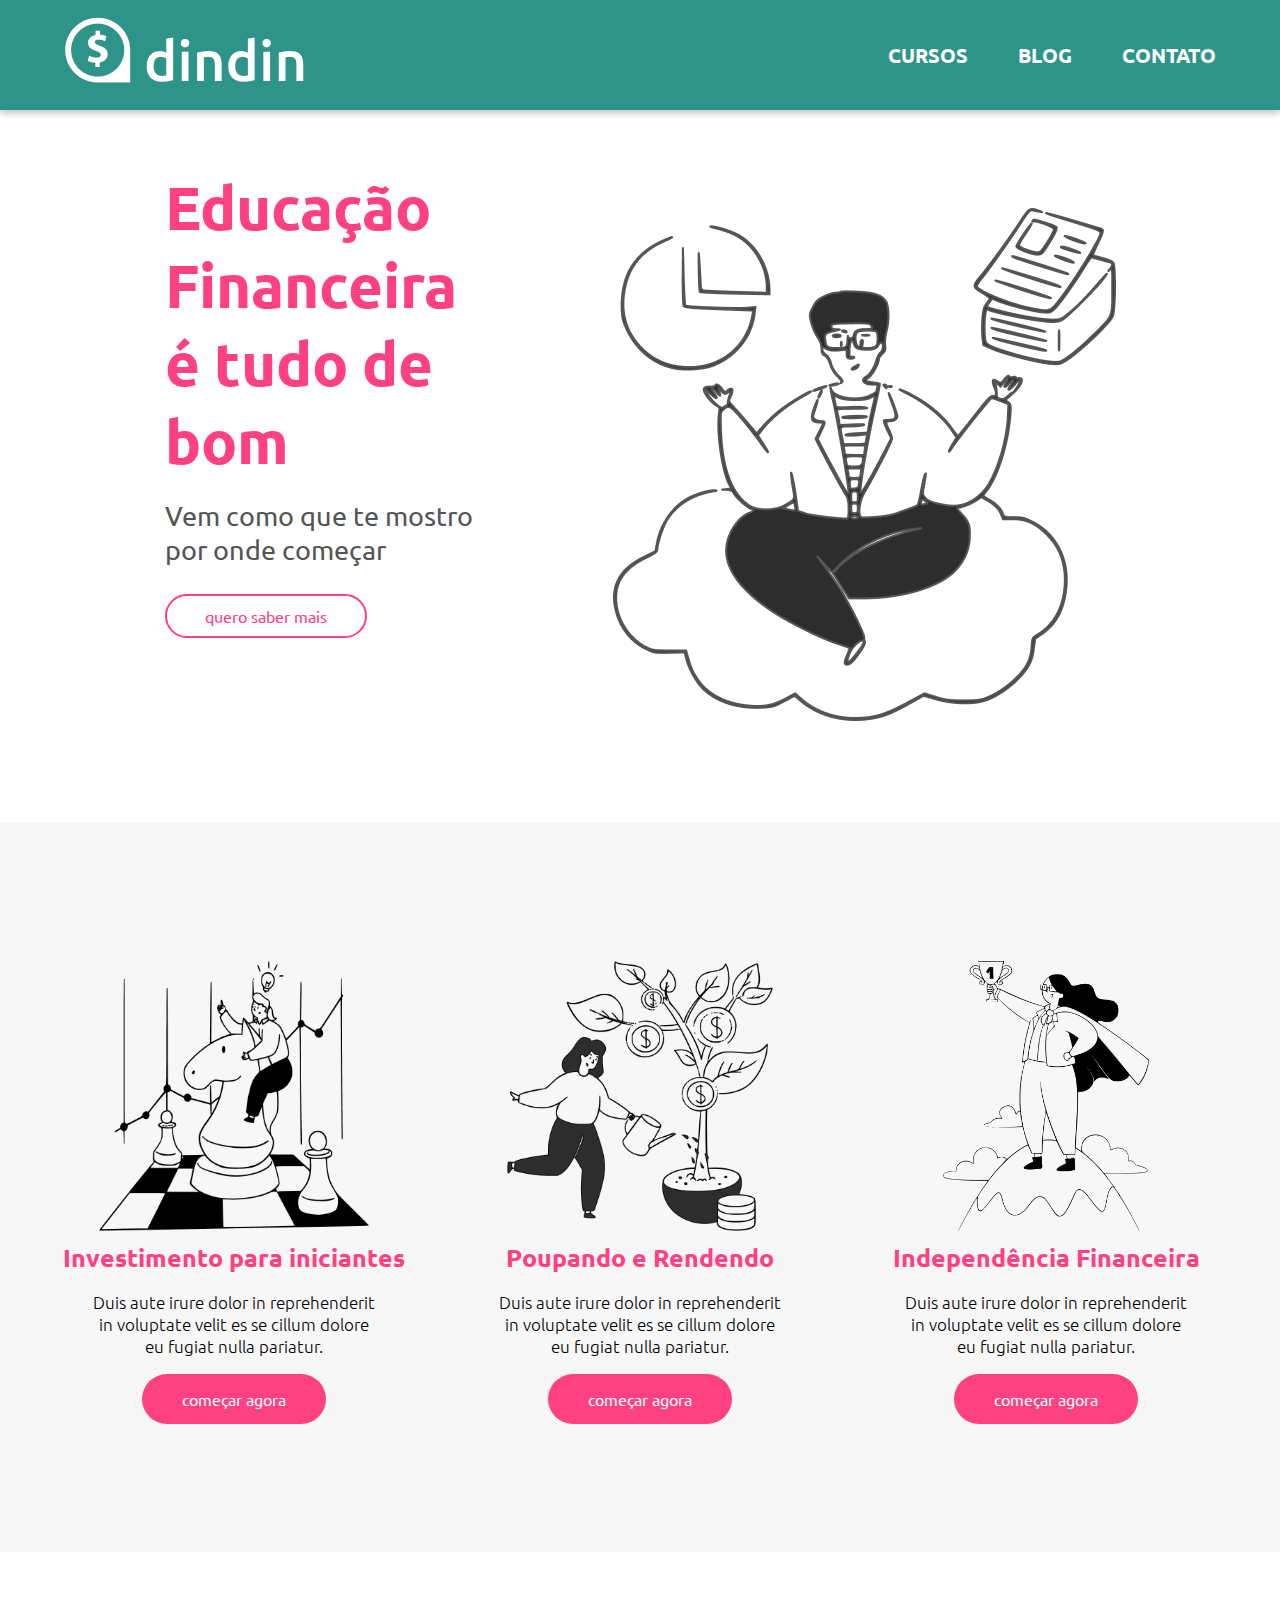
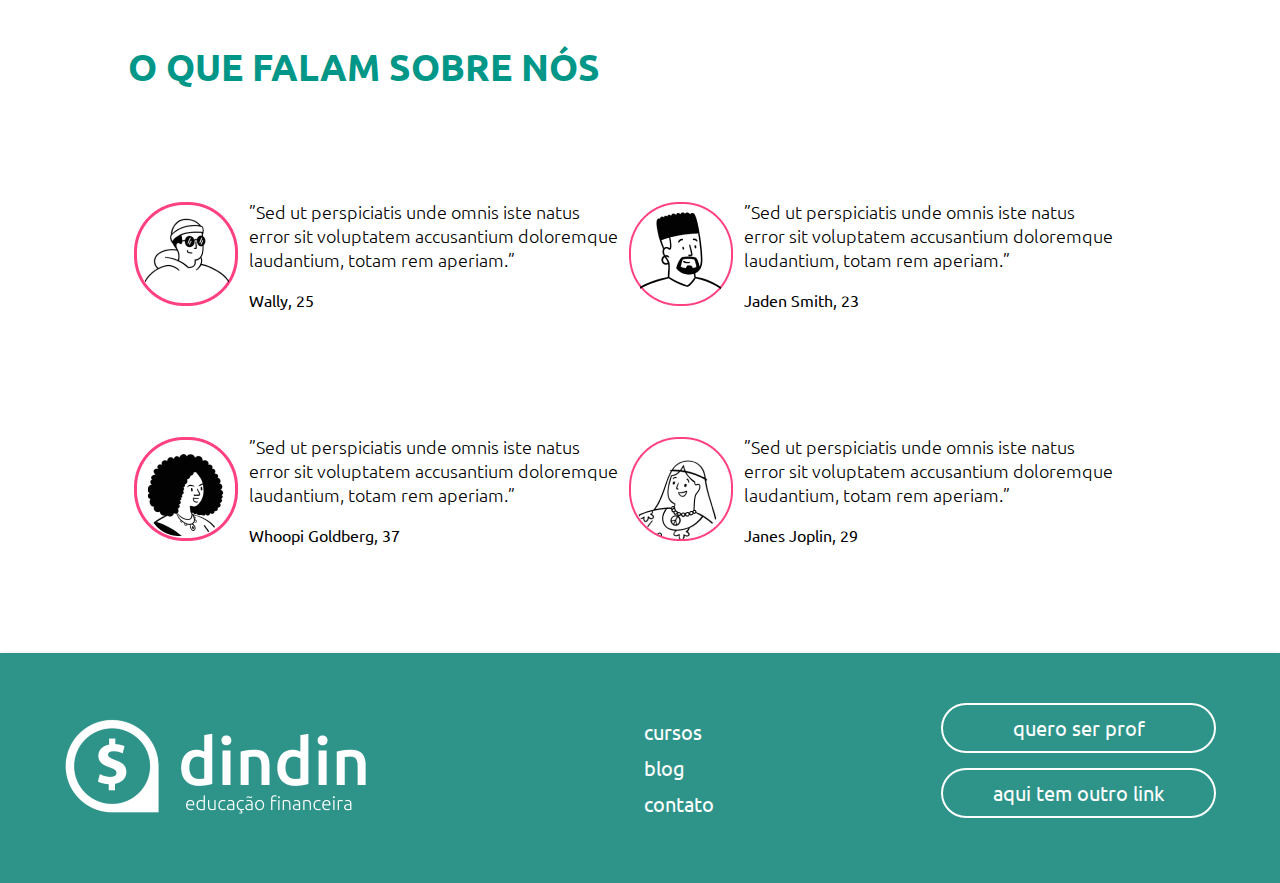
==== index.html @ ed69b2ca "section 3 - depoimentos" ====
<!DOCTYPE html>
<html lang="pt-br">
<head>
    <meta charset="UTF-8">
    <meta http-equiv="X-UA-Compatible" content="IE=edge">
    <meta name="viewport" content="width=device-width, initial-scale=1.0">
    <title>dindin - Educação Financeira</title>
    <link rel="stylesheet" href="./style/global.css">
    <link rel="stylesheet" href="./style/home.css">
    <link rel="icon" href="./images/icon.png" type="image/png" sizes="16x16">


</head>
<body>
    <header>
        <div class="background-extendido">    
            <div class="header-container wrapper">
                <a class="nav-log" href="./index.html">
                    <img src="./images/logo-header.png" alt="Logo Dindin" />
                </a>
                <nav>
                    <ul>
                        <li><a href="./cursos.html">CURSOS</a></li>
                        <li><a href="./blog.html">BLOG</a></li>
                        <li><a href="./contato.html">CONTATO</a></li>
                    </ul>
                </nav>
            </div>
        </div>
    </header>

    <main class="wrapper">
        <section class="features-container">
            <aside class="features-container-info">
                <h1>Educação <br />Financeira <br /> é tudo de bom<br /></h1>
                <p>Vem como que te mostro <br>por onde começar</p>
                <a href="#">quero saber mais</a>
            </aside>
            <div class="img-container">
                <img src="./images/ilustra-banner.png" alt="Ilustração do banner">
            </div>
        </section>

        <section class="curses-container">

            <div class="curses-container-content">
                <img src="./images/ilustra-poupando.png" alt="Ilustração Investimentos para iniciantes">
                <h3>Investimento para iniciantes</h3>
                <p>Duis aute irure dolor in reprehenderit <br/>in voluptate velit es se cillum dolore <br>eu fugiat nulla pariatur.</p>
                <a href="#">começar agora</a>
            </div>
            <div class="curses-container-content">
                <img src="./images/ilustra-investimento.png" alt="Ilustração Investimentos para iniciantes">
                <h3>Poupando e Rendendo</h3>
                <p>Duis aute irure dolor in reprehenderit <br/>in voluptate velit es se cillum dolore <br>eu fugiat nulla pariatur.</p>
                <a href="#">começar agora</a>
            </div>
            <div class="curses-container-content">
                <img src="./images/ilustra-independencia.png" alt="Ilustração Investimentos para iniciantes">
                <h3>Independência Financeira</h3>
                <p>Duis aute irure dolor in reprehenderit <br/>in voluptate velit es se cillum dolore <br>eu fugiat nulla pariatur.</p>
                <a href="#">começar agora</a>
            </div> 
        </section>

        <section class="depo-list">
            <h2>O QUE FALAM SOBRE NÓS</h2>
            <div class="depo-list-box">
                <div class="depo-list-box-id">
                    <img src="./images/icon-wally.png" alt="usuário" />
                    <div>
                        <p class="text-user">”Sed ut perspiciatis unde omnis iste natus <br />error sit voluptatem accusantium doloremque <br />laudantium, totam rem aperiam.”</p>
                        <p class="user-name">Wally, 25</p>
                    </div>
                </div>
                <div class="depo-list-box-id">
                    <img src="./images/icon-jaden.png" alt="usuário" />
                    <div>
                        <p class="text-user">”Sed ut perspiciatis unde omnis iste natus <br />error sit voluptatem accusantium doloremque <br />laudantium, totam rem aperiam.”</p>
                        <p class="user-name">Jaden Smith, 23</p>
                    </div>
                </div>
            </div>
            <div class="depo-list-box">
                <div class="depo-list-box-id">
                    <img src="./images/icon-whoopi.png" alt="usuário" />
                    <div>
                        <p class="text-user">”Sed ut perspiciatis unde omnis iste natus <br />error sit voluptatem accusantium doloremque <br />laudantium, totam rem aperiam.”</p>
                        <p class="user-name">Whoopi Goldberg, 37</p>
                    </div>
                </div>
                <div class="depo-list-box-id">
                    <img src="./images/icon-jane.png" alt="usuário" />
                    <div>
                        <p class="text-user">”Sed ut perspiciatis unde omnis iste natus <br />error sit voluptatem accusantium doloremque <br />laudantium, totam rem aperiam.”</p>
                        <p class="user-name">Janes Joplin, 29</p>
                    </div>
                </div>
            </div>
        </section>

    </main>


    <footer class="background-extendido">
        <div class="footer-container wrapper">
            <a class="nav-logo-footer" href="./index.html">
                <img src="./images/logo-footer.png" alt="Logo Dindin" />
            </a>
            <nav class="nav-footer">
                <ul>
                    <li><a href="./cursos.html">cursos</a></li>
                    <li><a href="./blog.html">blog</a></li>
                    <li><a href="./contato.html">contato</a></li>
                </ul>
            </nav>
            <div class="btns-footer">
                <a href="#">quero ser prof</a>
                <a href="#">aqui tem outro link</a>
            </div>
        </div>


    </footer>
</body>
</html>
---- style/global.css ----
@import url('https://fonts.googleapis.com/css2?family=Ubuntu:wght@300;400;500;700&display=swap');

*{
    font-family: 'Ubuntu', sans-serif;
}

body{
    margin: 0;
}

.wrapper{
    max-width: 1440px;
    margin: 0 auto;
}

.background-extendido{
    background-color: #2E948A;
    box-shadow: 0px 3px 7px rgba(0, 0, 0, 0.25);
}

.background-extendido a{
    text-decoration: none;
}

.header-container{
    display: flex;
    justify-content: space-between;
    align-items: center;
    padding: 15px 5%;
}

.header-container ul{
    display: flex;
    list-style: none;
}

.header-container ul li{
    padding-left: 50px;
}

.header-container ul li a{
    color: #FFF;
    font-size: 20px;
    font-weight: 700;

}

.footer-container{
    display: flex;
    justify-content: space-between;
    align-items: center;
    padding: 50px 5%;
}

.nav-footer ul{
    list-style: none;
}

.nav-footer ul li{
    margin-bottom: 10px;
}

.nav-footer ul li a{
    color: #FFF;
    font-size: 20px;
    font-weight: 400;

}

.btns-footer{
    display: flex;
    flex-direction: column;
}

.btns-footer a{
    color: #FFF;
    text-align: center;
    font-size: 20px;
    font-weight: 400;
    border: 2px solid #FFF;
    border-radius: 62px;
    padding: 10px 50px;
    margin-bottom: 15px;
    transition: 300ms;
}

.btns-footer a:hover{
    color: #2E948A;
    background-color: #FFF;
}
---- style/home.css ----
.features-container{
    height: 712px;
    display: flex;
    flex-wrap: wrap;
    justify-content: center;
    align-items: center;
}

.features-container-info{
    width: 30%;
    display:flex;
    flex-wrap: wrap;
    flex-direction: column;
    justify-content: flex-start;
    align-items: flex-start;
    padding: 0 5% 10% 0;
}

.features-container-info h1{
    color: #FF4081;
    font-size: 60px;
    font-weight: 700;
    margin: 0;
}

.features-container-info p{
    color: #555555;
    font-size: 27px;
    font-weight: 400;
    margin-top: 20px;
}
.features-container a{
    text-decoration: none;
    text-align: center;
    color: #FF4081;
    border: 2px solid #FF4081;
    border-radius: 62px;
    padding: 10px 10%;
    transition: 300ms;
}

.features-container a:hover{
    color: #FFF;
    background-color: #FF4081;
}

.curses-container{
    height: 730px;
    display: flex;
    justify-content: space-evenly;
    align-items: center;
    background-color: #F7F7F7;
}

.curses-container-content{
    width: 344px;
    display: flex;
    flex-direction: column;
    justify-content: space-between;
    align-items: center;
    text-align: center
}

.curses-container-content img{
    height: 270px;
    margin: 10px;
}

.curses-container-content h3{
    color: #FF4081;
    font-size: 25px;
    font-weight: 700;
    margin: 0;
}

.curses-container-content p{
    color: #000000;
    font-size: 17px;
    font-weight: 300;
}

.curses-container-content a {
    text-decoration: none;
    color: #FFF;
    background-color: #FF4081;
    border-radius: 62px;
    padding: 15px 40px
}

.depo-list{
    height: 701px;
    display: flex;
    flex-direction: column;
    justify-content: space-evenly;
    margin-left: 128px;
}

.depo-list h2{
    color: #009688;
    font-size: 37px;
    font-weight: 700;
    margin: 0;
}

.depo-list-box{
    display: flex;
    flex-wrap: wrap;
}

.depo-list-box-id{
    width: 495px;
    display: flex;
    justify-content: space-around;
    align-items: center;
}

.text-user{
    color: #000000;
    font-size: 18px;
    font-weight: 300;
}

.user-name{
    font-weight: 400px;
}
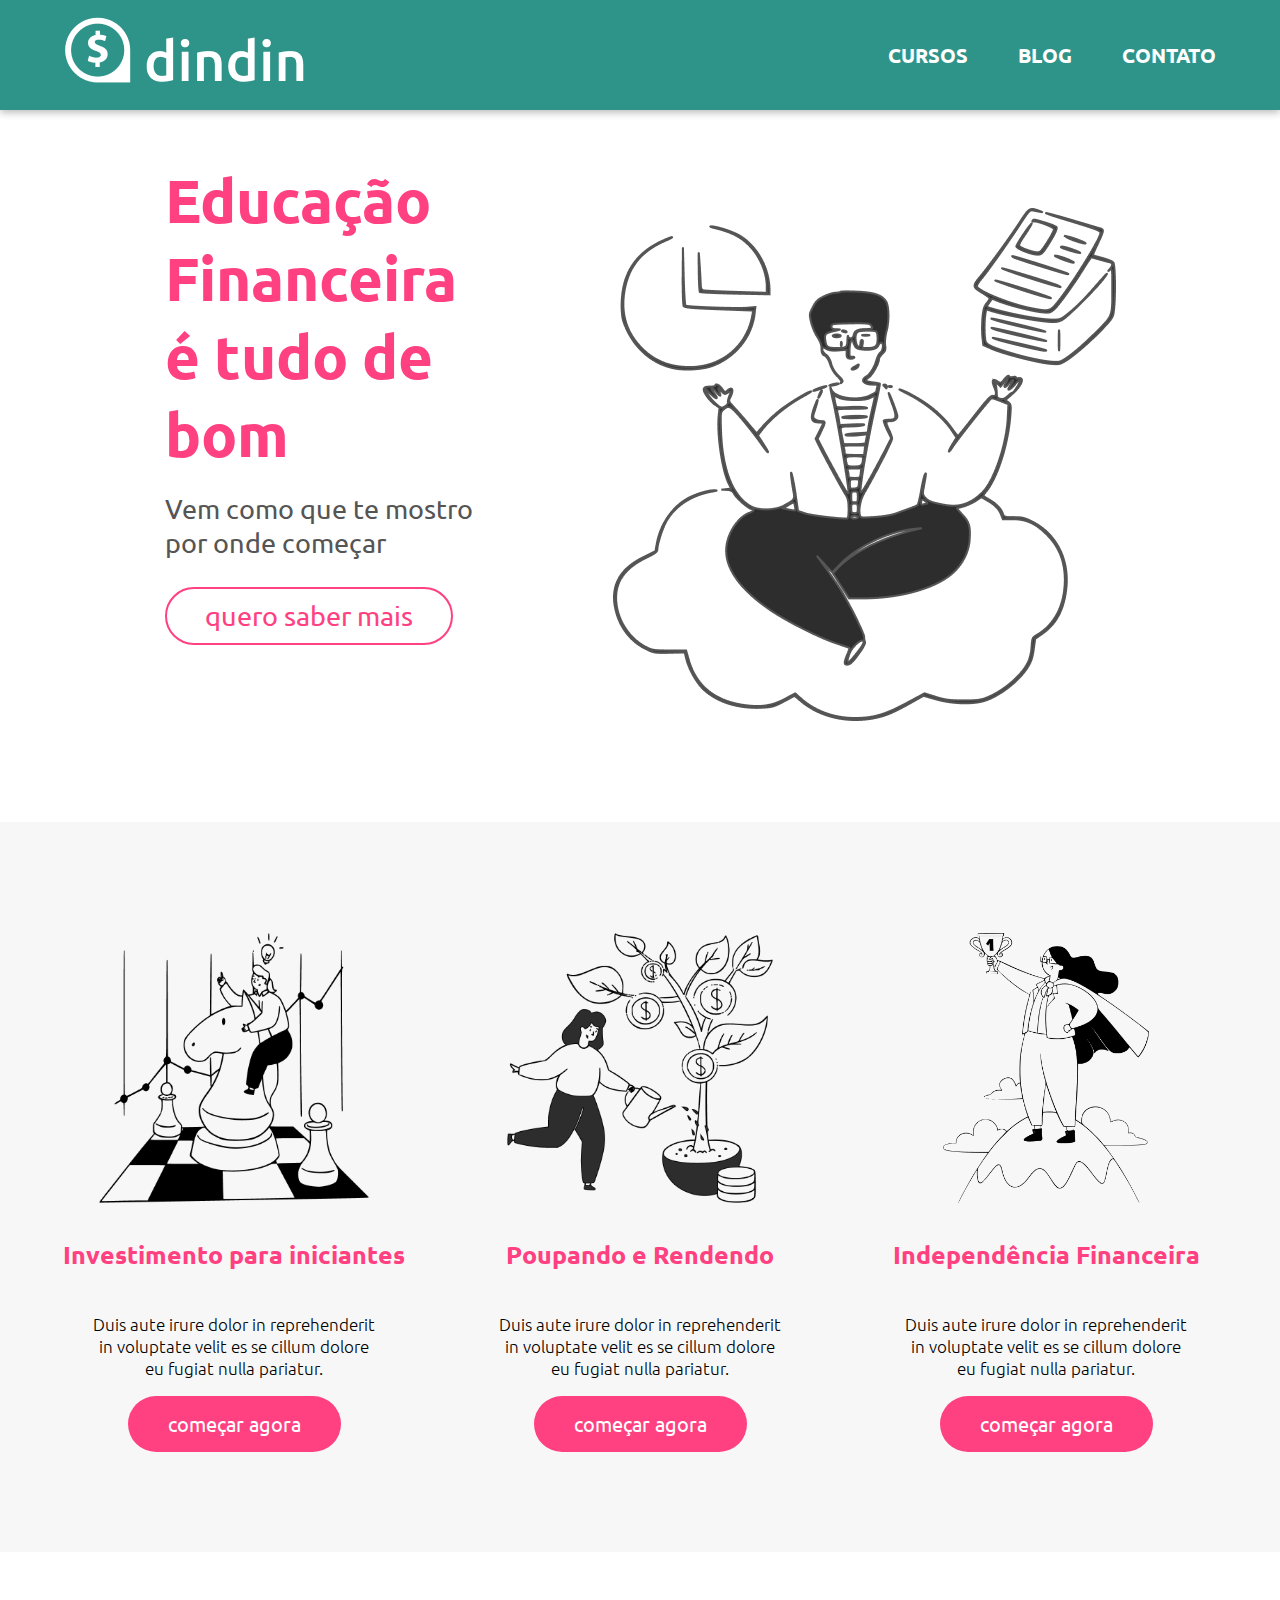
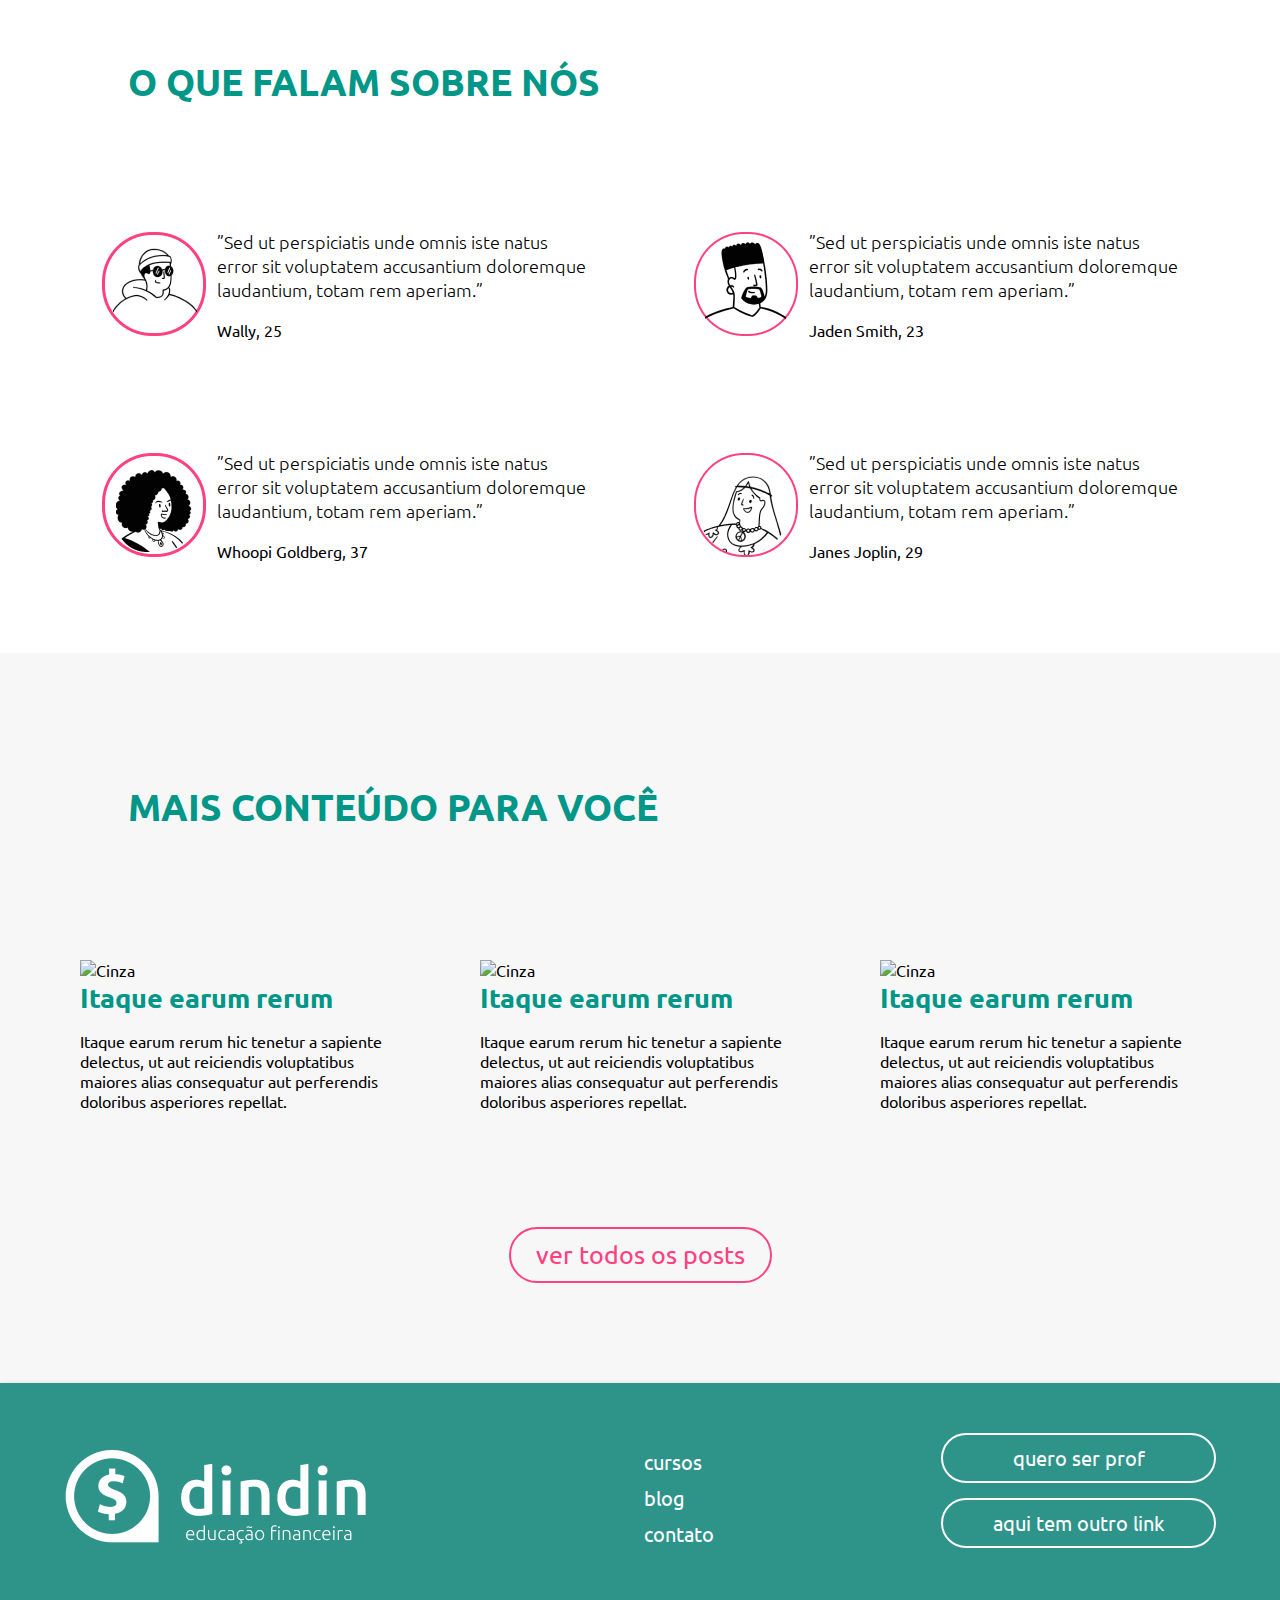
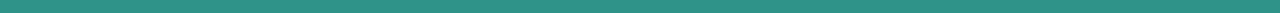
==== commit 43175a72: "section 3 - mais conteúdo" ====
--- a/index.html
+++ b/index.html
@@ -99,6 +99,32 @@
             </div>
         </section>
 
+        <section class="more-content">
+
+            <h2>MAIS CONTEÚDO PARA VOCÊ</h2>
+
+            <div class="flex-content">
+                <div class="more-content-content">
+                    <img src="./images/gray-img.png" alt="Cinza">
+                    <h3>Itaque earum rerum</h3>
+                    <p>Itaque earum rerum hic tenetur a sapiente delectus, ut aut reiciendis voluptatibus maiores alias consequatur aut perferendis doloribus asperiores repellat.</p>
+                </div>
+                <div class="more-content-content">
+                    <img src="./images/gray-img.png" alt="Cinza">
+                    <h3>Itaque earum rerum</h3>
+                    <p>Itaque earum rerum hic tenetur a sapiente delectus, ut aut reiciendis voluptatibus maiores alias consequatur aut perferendis doloribus asperiores repellat.</p>
+                </div>
+                <div class="more-content-content">
+                    <img src="./images/gray-img.png" alt="Cinza">
+                    <h3>Itaque earum rerum</h3>
+                    <p>Itaque earum rerum hic tenetur a sapiente delectus, ut aut reiciendis voluptatibus maiores alias consequatur aut perferendis doloribus asperiores repellat.</p>
+                </div>
+
+            </div>
+            <div class="btn-todos">
+                <a href="#">ver todos os posts</a>
+            </div>
+        </section>
     </main>
 
 
--- a/style/home.css
+++ b/style/home.css
@@ -1,3 +1,10 @@
+h2{
+    color: #009688;
+    font-size: 37px;
+    font-weight: 700;
+    margin-left: 128px;
+}
+
 .features-container{
     height: 712px;
     display: flex;
@@ -33,6 +40,8 @@
     text-decoration: none;
     text-align: center;
     color: #FF4081;
+    font-size: 27px;
+    font-weight: 400;
     border: 2px solid #FF4081;
     border-radius: 62px;
     padding: 10px 10%;
@@ -70,7 +79,6 @@
     color: #FF4081;
     font-size: 25px;
     font-weight: 700;
-    margin: 0;
 }
 
 .curses-container-content p{
@@ -82,6 +90,8 @@
 .curses-container-content a {
     text-decoration: none;
     color: #FFF;
+    font-size: 20px;
+    font-weight: 400;
     background-color: #FF4081;
     border-radius: 62px;
     padding: 15px 40px
@@ -92,19 +102,12 @@
     display: flex;
     flex-direction: column;
     justify-content: space-evenly;
-    margin-left: 128px;
-}
-
-.depo-list h2{
-    color: #009688;
-    font-size: 37px;
-    font-weight: 700;
-    margin: 0;
 }
 
 .depo-list-box{
     display: flex;
     flex-wrap: wrap;
+    justify-content: space-evenly;
 }
 
 .depo-list-box-id{
@@ -123,3 +126,53 @@
 .user-name{
     font-weight: 400px;
 }
+
+.more-content{
+    height: 730px;
+    display: flex;
+    flex-direction: column;
+    justify-content: space-evenly;
+    background-color: #F7F7F7;
+}
+
+.flex-content{
+    display: flex;
+    justify-content: space-evenly ;
+}
+
+.more-content-content{
+    width: 320px;
+    display: flex;
+    flex-direction: column;
+    justify-content: flex-start;
+    margin: 0;
+}
+
+.more-content-content h3{
+    color: #009688;
+    font-size: 27px;
+    font-weight: 700;
+    margin: 0;
+}
+
+.btn-todos{
+    display: flex;
+    justify-content: center;
+    align-items: center;
+}
+.btn-todos a{
+    text-decoration: none;
+    text-align: center;
+    color: #FF4081;
+    font-size: 25px;
+    font-weight: 400;
+    border: 2px solid #FF4081;
+    border-radius: 62px;
+    padding: 10px 25px;
+    transition: 300ms;
+}
+
+.btn-todos a:hover{
+    color: #FFF;
+    background-color: #FF4081;
+}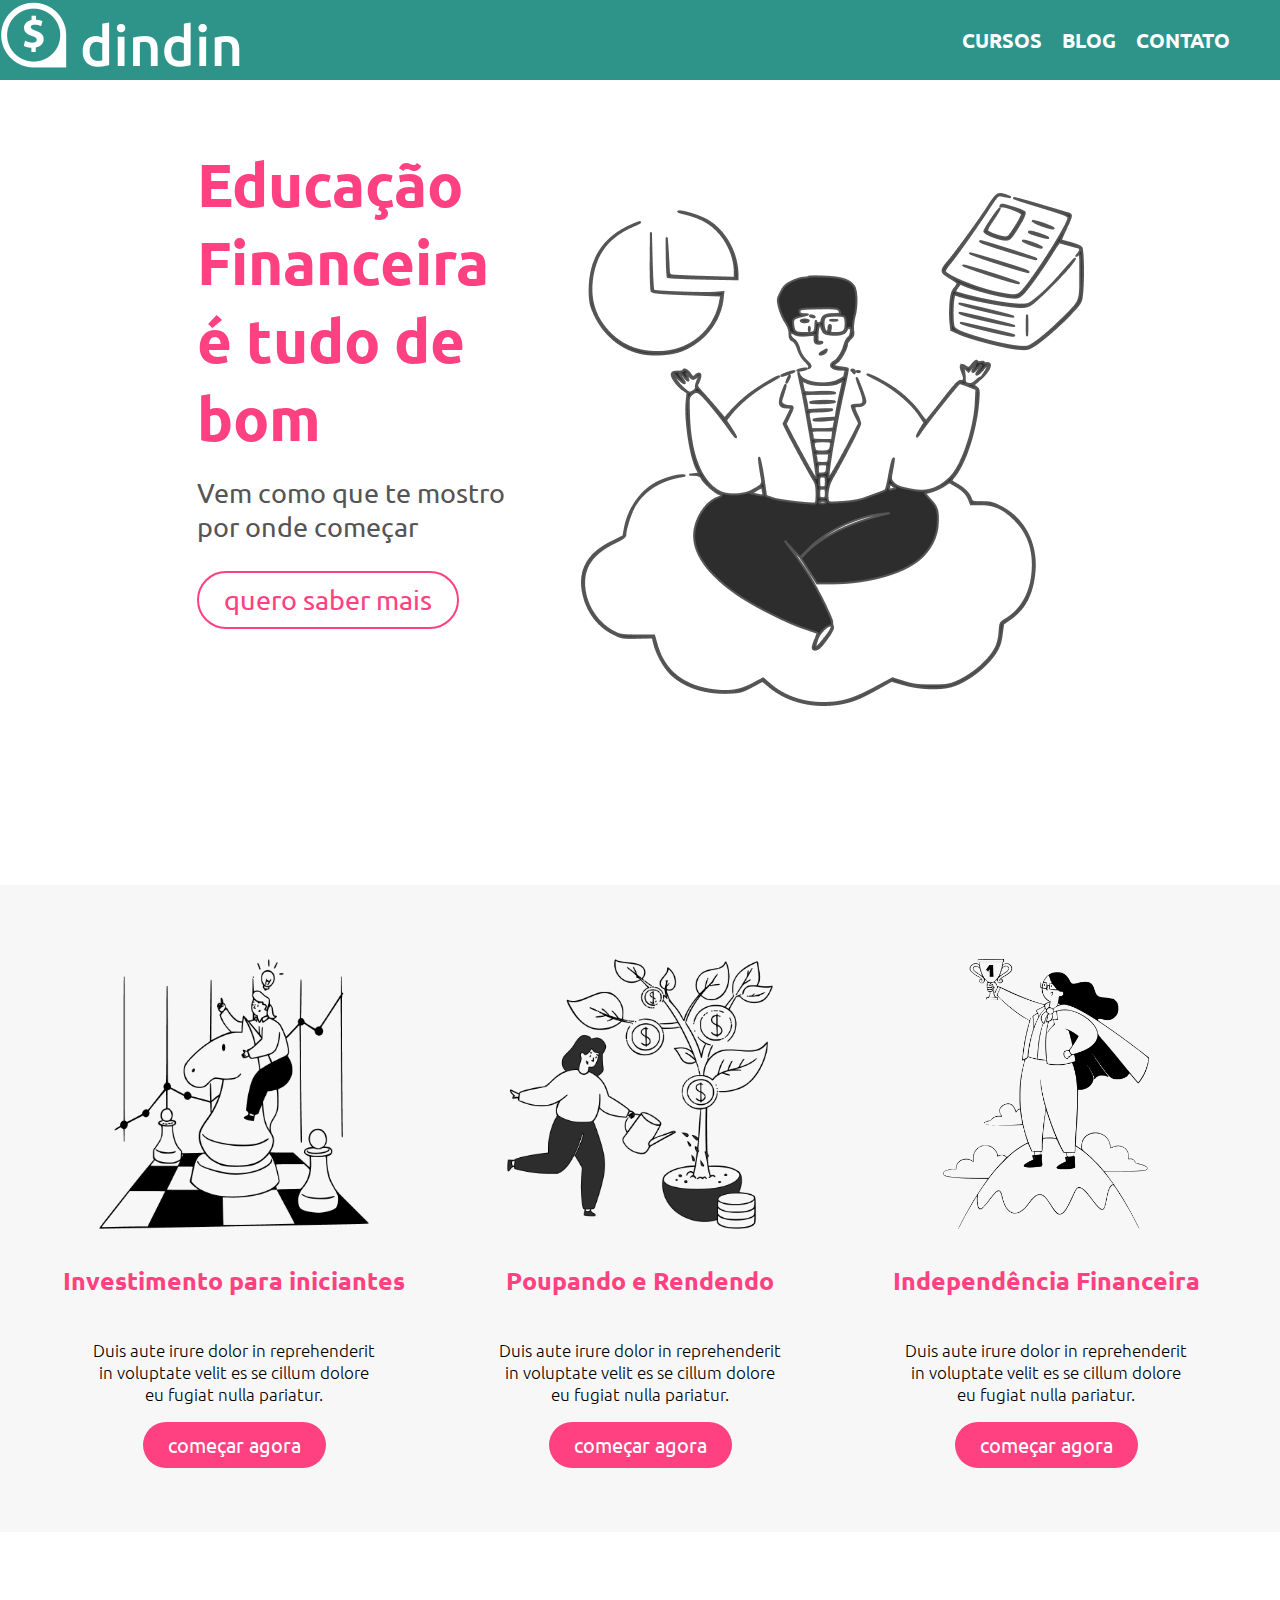
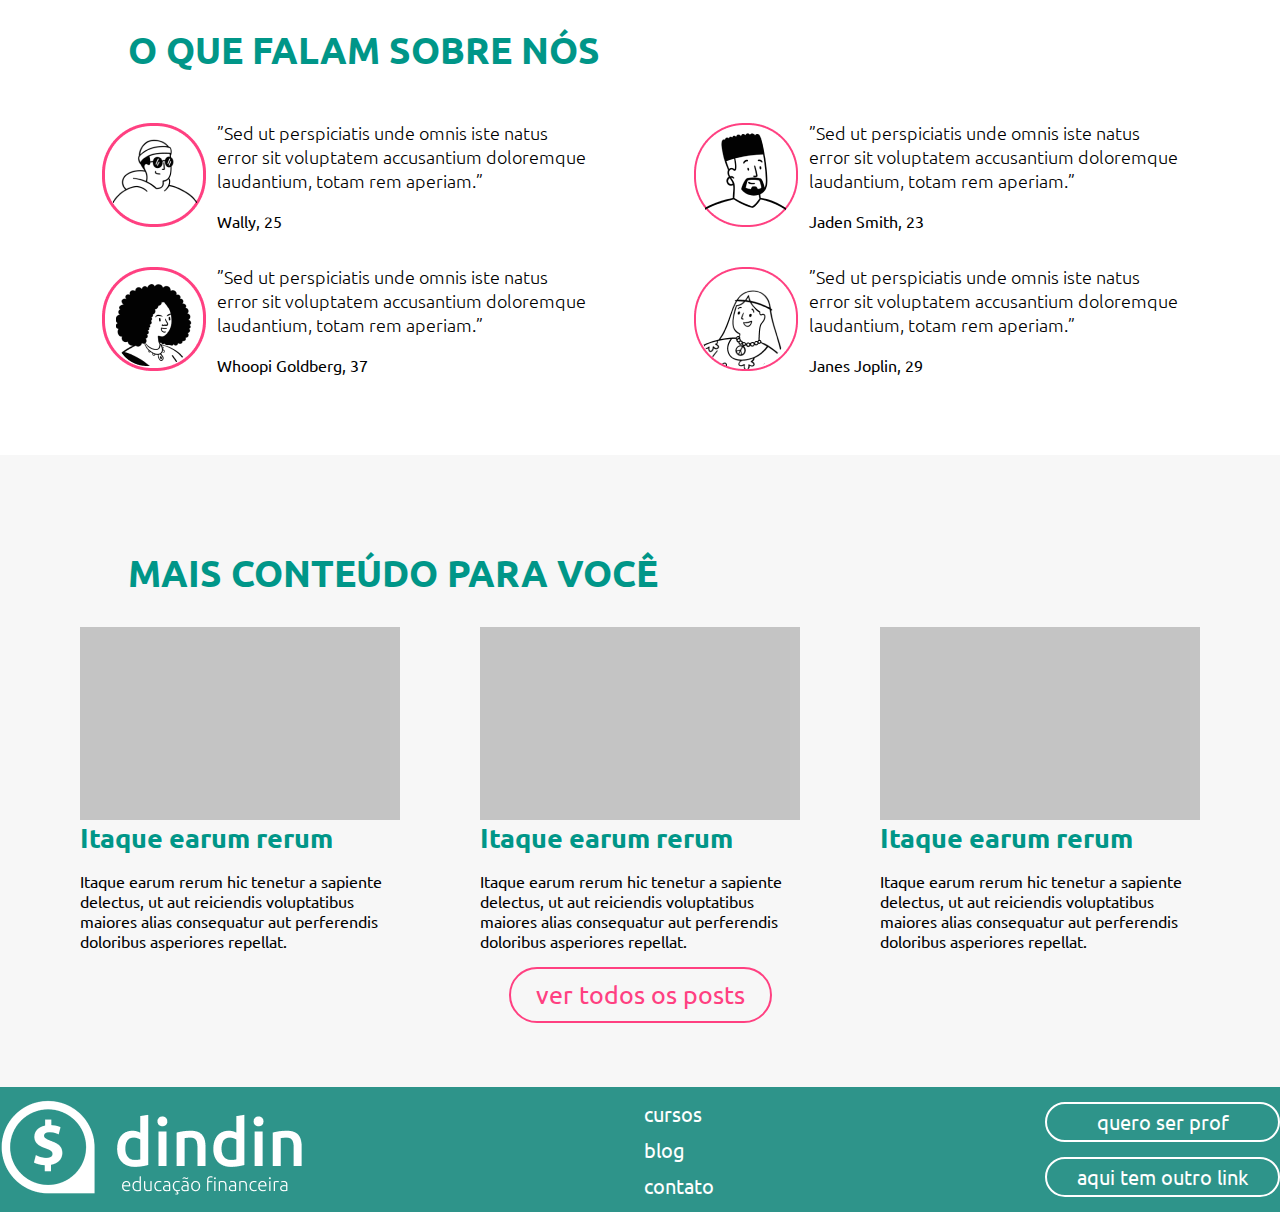
==== commit 52155c90: "index responsivo" ====
--- a/index.html
+++ b/index.html
@@ -15,10 +15,10 @@
     <header>
         <div class="background-extendido">    
             <div class="header-container wrapper">
-                <a class="nav-log" href="./index.html">
+                <a class="nav-log" href="#">
                     <img src="./images/logo-header.png" alt="Logo Dindin" />
                 </a>
-                <nav>
+                <nav class="header-nav">
                     <ul>
                         <li><a href="./cursos.html">CURSOS</a></li>
                         <li><a href="./blog.html">BLOG</a></li>
@@ -29,7 +29,7 @@
         </div>
     </header>
 
-    <main class="wrapper">
+    <main>
         <section class="features-container">
             <aside class="features-container-info">
                 <h1>Educação <br />Financeira <br /> é tudo de bom<br /></h1>
@@ -42,28 +42,31 @@
         </section>
 
         <section class="curses-container">
-
-            <div class="curses-container-content">
-                <img src="./images/ilustra-poupando.png" alt="Ilustração Investimentos para iniciantes">
-                <h3>Investimento para iniciantes</h3>
-                <p>Duis aute irure dolor in reprehenderit <br/>in voluptate velit es se cillum dolore <br>eu fugiat nulla pariatur.</p>
-                <a href="#">começar agora</a>
+            <div class="longo">
+                <div class="curses-container wrapper">
+                    <div class="curses-container-content">
+                        <img src="./images/ilustra-poupando.png" alt="Ilustração Investimentos para iniciantes">
+                        <h3>Investimento para iniciantes</h3>
+                        <p>Duis aute irure dolor in reprehenderit <br/>in voluptate velit es se cillum dolore <br>eu fugiat nulla pariatur.</p>
+                        <a href="./cursos-curso.html">começar agora</a>
+                    </div>
+                    <div class="curses-container-content">
+                        <img src="./images/ilustra-investimento.png" alt="Ilustração Investimentos para iniciantes">
+                        <h3>Poupando e Rendendo</h3>
+                        <p>Duis aute irure dolor in reprehenderit <br/>in voluptate velit es se cillum dolore <br>eu fugiat nulla pariatur.</p>
+                        <a href="#">começar agora</a>
+                    </div>
+                    <div class="curses-container-content">
+                        <img src="./images/ilustra-independencia.png" alt="Ilustração Investimentos para iniciantes">
+                        <h3>Independência Financeira</h3>
+                        <p>Duis aute irure dolor in reprehenderit <br/>in voluptate velit es se cillum dolore <br>eu fugiat nulla pariatur.</p>
+                        <a href="#">começar agora</a>
+                    </div>
+                </div> 
             </div>
-            <div class="curses-container-content">
-                <img src="./images/ilustra-investimento.png" alt="Ilustração Investimentos para iniciantes">
-                <h3>Poupando e Rendendo</h3>
-                <p>Duis aute irure dolor in reprehenderit <br/>in voluptate velit es se cillum dolore <br>eu fugiat nulla pariatur.</p>
-                <a href="#">começar agora</a>
-            </div>
-            <div class="curses-container-content">
-                <img src="./images/ilustra-independencia.png" alt="Ilustração Investimentos para iniciantes">
-                <h3>Independência Financeira</h3>
-                <p>Duis aute irure dolor in reprehenderit <br/>in voluptate velit es se cillum dolore <br>eu fugiat nulla pariatur.</p>
-                <a href="#">começar agora</a>
-            </div> 
         </section>
 
-        <section class="depo-list">
+        <section class="depo-list wrapper">
             <h2>O QUE FALAM SOBRE NÓS</h2>
             <div class="depo-list-box">
                 <div class="depo-list-box-id">
@@ -99,54 +102,57 @@
             </div>
         </section>
 
-        <section class="more-content">
+        <section>
+            <div class="longo">
+                <div  class="more-content wrapper">
+                    <h2>MAIS CONTEÚDO PARA VOCÊ</h2>
 
-            <h2>MAIS CONTEÚDO PARA VOCÊ</h2>
+                    <div class="flex-content">
+                        <div class="more-content-content">
+                            <img src="./images/gray-img.png" alt="Cinza">
+                            <h3>Itaque earum rerum</h3>
+                            <p>Itaque earum rerum hic tenetur a sapiente delectus, ut aut reiciendis voluptatibus maiores alias consequatur aut perferendis doloribus asperiores repellat.</p>
+                        </div>
+                        <div class="more-content-content">
+                            <img src="./images/gray-img.png" alt="Cinza">
+                            <h3>Itaque earum rerum</h3>
+                            <p>Itaque earum rerum hic tenetur a sapiente delectus, ut aut reiciendis voluptatibus maiores alias consequatur aut perferendis doloribus asperiores repellat.</p>
+                        </div>
+                        <div class="more-content-content">
+                            <img src="./images/gray-img.png" alt="Cinza">
+                            <h3>Itaque earum rerum</h3>
+                            <p>Itaque earum rerum hic tenetur a sapiente delectus, ut aut reiciendis voluptatibus maiores alias consequatur aut perferendis doloribus asperiores repellat.</p>
+                        </div>
 
-            <div class="flex-content">
-                <div class="more-content-content">
-                    <img src="./images/gray-img.png" alt="Cinza">
-                    <h3>Itaque earum rerum</h3>
-                    <p>Itaque earum rerum hic tenetur a sapiente delectus, ut aut reiciendis voluptatibus maiores alias consequatur aut perferendis doloribus asperiores repellat.</p>
+                    </div>
+                    <div class="btn-todos">
+                        <a href="#">ver todos os posts</a>
+                    </div>
                 </div>
-                <div class="more-content-content">
-                    <img src="./images/gray-img.png" alt="Cinza">
-                    <h3>Itaque earum rerum</h3>
-                    <p>Itaque earum rerum hic tenetur a sapiente delectus, ut aut reiciendis voluptatibus maiores alias consequatur aut perferendis doloribus asperiores repellat.</p>
-                </div>
-                <div class="more-content-content">
-                    <img src="./images/gray-img.png" alt="Cinza">
-                    <h3>Itaque earum rerum</h3>
-                    <p>Itaque earum rerum hic tenetur a sapiente delectus, ut aut reiciendis voluptatibus maiores alias consequatur aut perferendis doloribus asperiores repellat.</p>
-                </div>
-
-            </div>
-            <div class="btn-todos">
-                <a href="#">ver todos os posts</a>
             </div>
         </section>
     </main>
 
 
-    <footer class="background-extendido">
-        <div class="footer-container wrapper">
-            <a class="nav-logo-footer" href="./index.html">
-                <img src="./images/logo-footer.png" alt="Logo Dindin" />
-            </a>
-            <nav class="nav-footer">
-                <ul>
-                    <li><a href="./cursos.html">cursos</a></li>
-                    <li><a href="./blog.html">blog</a></li>
-                    <li><a href="./contato.html">contato</a></li>
-                </ul>
-            </nav>
-            <div class="btns-footer">
-                <a href="#">quero ser prof</a>
-                <a href="#">aqui tem outro link</a>
+    <footer>
+        <div class="background-extendido">
+            <div class="footer-container wrapper">
+                <a class="nav-logo-footer" href="./index.html">
+                    <img src="./images/logo-footer.png" alt="Logo Dindin" />
+                </a>
+                <nav class="footer-nav">
+                    <ul>
+                        <li><a href="./cursos.html">cursos</a></li>
+                        <li><a href="./blog.html">blog</a></li>
+                        <li><a href="./contato.html">contato</a></li>
+                    </ul>
+                </nav>
+                <div class="btns-footer">
+                    <a href="#">quero ser prof</a>
+                    <a href="#">aqui tem outro link</a>
+                </div>
             </div>
         </div>
-
-
     </footer>
 </body>
 </html>
--- a/style/global.css
+++ b/style/global.css
@@ -4,87 +4,130 @@
     font-family: 'Ubuntu', sans-serif;
 }
 
+.background-extendido{
+    background-color: #2E948A
+}
+
+.wrapper{
+    max-width: 1600px;
+    width: 100%;
+    margin: 0 auto;
+}
+
 body{
     margin: 0;
 }
 
-.wrapper{
-    max-width: 1440px;
-    margin: 0 auto;
-}
+    /* header */
 
-.background-extendido{
-    background-color: #2E948A;
-    box-shadow: 0px 3px 7px rgba(0, 0, 0, 0.25);
-}
-
-.background-extendido a{
-    text-decoration: none;
+.main-container{
+    margin: 100px 0;
 }
 
 .header-container{
+    width: 100vw;
     display: flex;
     justify-content: space-between;
     align-items: center;
-    padding: 15px 5%;
 }
 
-.header-container ul{
+.header-nav ul{
+    list-style: none;   
     display: flex;
-    list-style: none;
+    justify-content: space-between;
+    align-items: flex-start;
+    gap: 20px;
 }
 
-.header-container ul li{
-    padding-left: 50px;
-}
-
-.header-container ul li a{
+.header-nav ul li a{
+    text-decoration: none;
     color: #FFF;
     font-size: 20px;
     font-weight: 700;
-
 }
 
+    /* footer  */
 .footer-container{
     display: flex;
     justify-content: space-between;
     align-items: center;
-    padding: 50px 5%;
+    padding: 10px 0;
+    margin: 0 auto;
 }
 
-.nav-footer ul{
+.footer-nav ul{
     list-style: none;
+    display: flex;
+    flex-direction: column;
+    gap: 10px;
+    margin: 0;
+    padding: 0;
 }
 
-.nav-footer ul li{
-    margin-bottom: 10px;
-}
-
-.nav-footer ul li a{
+.footer-nav ul li a{
+    text-decoration: none;
     color: #FFF;
     font-size: 20px;
     font-weight: 400;
-
 }
 
 .btns-footer{
     display: flex;
     flex-direction: column;
+    gap: 15px;
 }
 
 .btns-footer a{
+    text-decoration: none;
+    text-align: center;
     color: #FFF;
-    text-align: center;
     font-size: 20px;
     font-weight: 400;
     border: 2px solid #FFF;
     border-radius: 62px;
-    padding: 10px 50px;
-    margin-bottom: 15px;
-    transition: 300ms;
+    padding: 5px 30px;
+
 }
 
-.btns-footer a:hover{
-    color: #2E948A;
-    background-color: #FFF;
-}+
+
+@media screen and (max-width: 1600px) {
+    .header-nav ul{
+        margin-right: 50px;
+    }
+}
+
+@media screen and (max-width: 992px) {
+    
+}
+
+@media screen and (max-width: 768px) {
+    .footer-container{
+        display: flex;
+        flex-direction: column;
+        justify-content: space-around;
+        align-items: center;
+        gap: 30px;
+        padding: 10px 0;
+        margin: 0 auto;
+        
+    }
+}
+
+@media screen and (max-width: 570px) {
+    .header-container{
+        width: 100vw;
+        background-color: #2E948A;
+        display: flex;
+        flex-direction: column;
+        justify-content: center;
+        align-items: center;
+
+    
+    }
+    .header-nav ul{
+        margin: 0;
+        padding: 0;
+        gap: 20px
+    }
+}
--- a/style/home.css
+++ b/style/home.css
@@ -2,19 +2,25 @@
     color: #009688;
     font-size: 37px;
     font-weight: 700;
-    margin-left: 128px;
+    margin-left: 10%;
+}
+
+.longo{
+    width: 100%;
+    background-color: #F7F7F7;
 }
 
 .features-container{
-    height: 712px;
+    /* height: 712px; */
     display: flex;
     flex-wrap: wrap;
     justify-content: center;
     align-items: center;
+    margin: 5% 0;
 }
 
 .features-container-info{
-    width: 30%;
+    width: 320px;
     display:flex;
     flex-wrap: wrap;
     flex-direction: column;
@@ -38,14 +44,12 @@
 }
 .features-container a{
     text-decoration: none;
-    text-align: center;
-    color: #FF4081;
-    font-size: 27px;
-    font-weight: 400;
+    color: #FF4081;
     border: 2px solid #FF4081;
     border-radius: 62px;
-    padding: 10px 10%;
-    transition: 300ms;
+    font-size: 27px;
+    font-weight: 400;
+    padding: 10px 25px;
 }
 
 .features-container a:hover{
@@ -54,11 +58,11 @@
 }
 
 .curses-container{
-    height: 730px;
-    display: flex;
-    justify-content: space-evenly;
-    align-items: center;
-    background-color: #F7F7F7;
+    display: flex;
+    flex-wrap: wrap;
+    justify-content: space-evenly;
+    align-items: center;
+    padding: 5% 0;
 }
 
 .curses-container-content{
@@ -94,14 +98,14 @@
     font-weight: 400;
     background-color: #FF4081;
     border-radius: 62px;
-    padding: 15px 40px
+    padding: 10px 25px;
 }
 
 .depo-list{
-    height: 701px;
-    display: flex;
-    flex-direction: column;
-    justify-content: space-evenly;
+    display: flex;
+    flex-direction: column;
+    justify-content: space-evenly;
+    margin: 0 auto 5% auto;
 }
 
 .depo-list-box{
@@ -128,15 +132,16 @@
 }
 
 .more-content{
-    height: 730px;
     display: flex;
     flex-direction: column;
     justify-content: space-evenly;
     background-color: #F7F7F7;
+    padding: 5% 0;
 }
 
 .flex-content{
     display: flex;
+    flex-wrap: wrap;
     justify-content: space-evenly ;
 }
 
@@ -175,4 +180,59 @@
 .btn-todos a:hover{
     color: #FFF;
     background-color: #FF4081;
+}
+
+
+@media screen and (max-width: 1600px) {
+    
+}
+
+@media screen and (max-width: 850px){
+    h2{
+        text-align: center;
+    }
+
+    
+    .img-container{
+        display: none;
+    }
+}
+
+@media screen and (max-width: 768px) {
+    h3{
+        text-align: center;
+        margin: 0 auto;
+    }
+    .curses-container-content{
+        margin-bottom: 25px;
+    }
+    .curses-container-content h3{
+        margin: 5px 0 0 0;
+    }
+}
+
+@media screen and (max-width: 520px) {
+    h2{
+        text-align: center;
+        margin: 0;
+        margin-bottom: 20px;
+    }
+    .features-container-info{
+        justify-content: center;
+        align-items: center;
+    }
+    .features-container-info h1{
+        text-align: left;
+        font-size: 50px;
+    }
+    .features-container-info p{
+        font-size: 22px;
+    }
+    .features-container-info a{
+        font-size: 22px;
+    }
+
+    h2{
+        font-size: 30px;
+    }
 }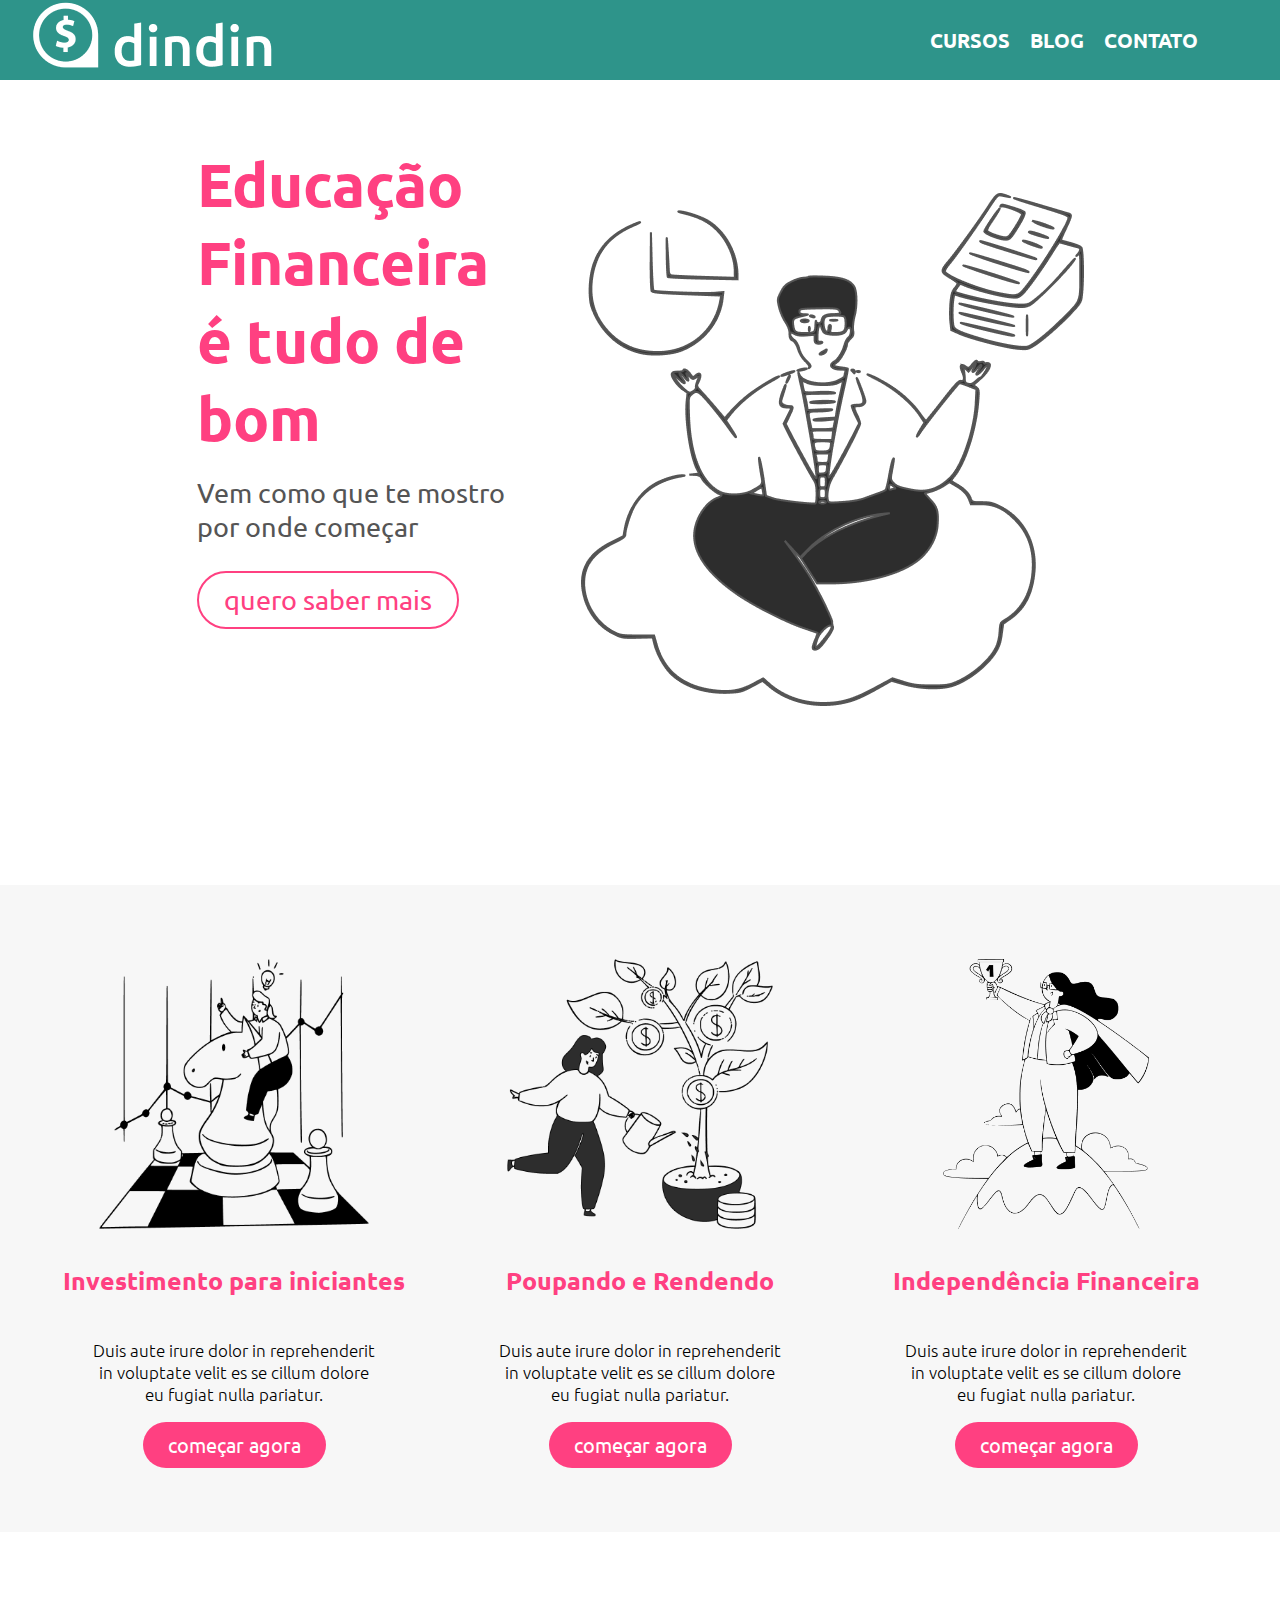
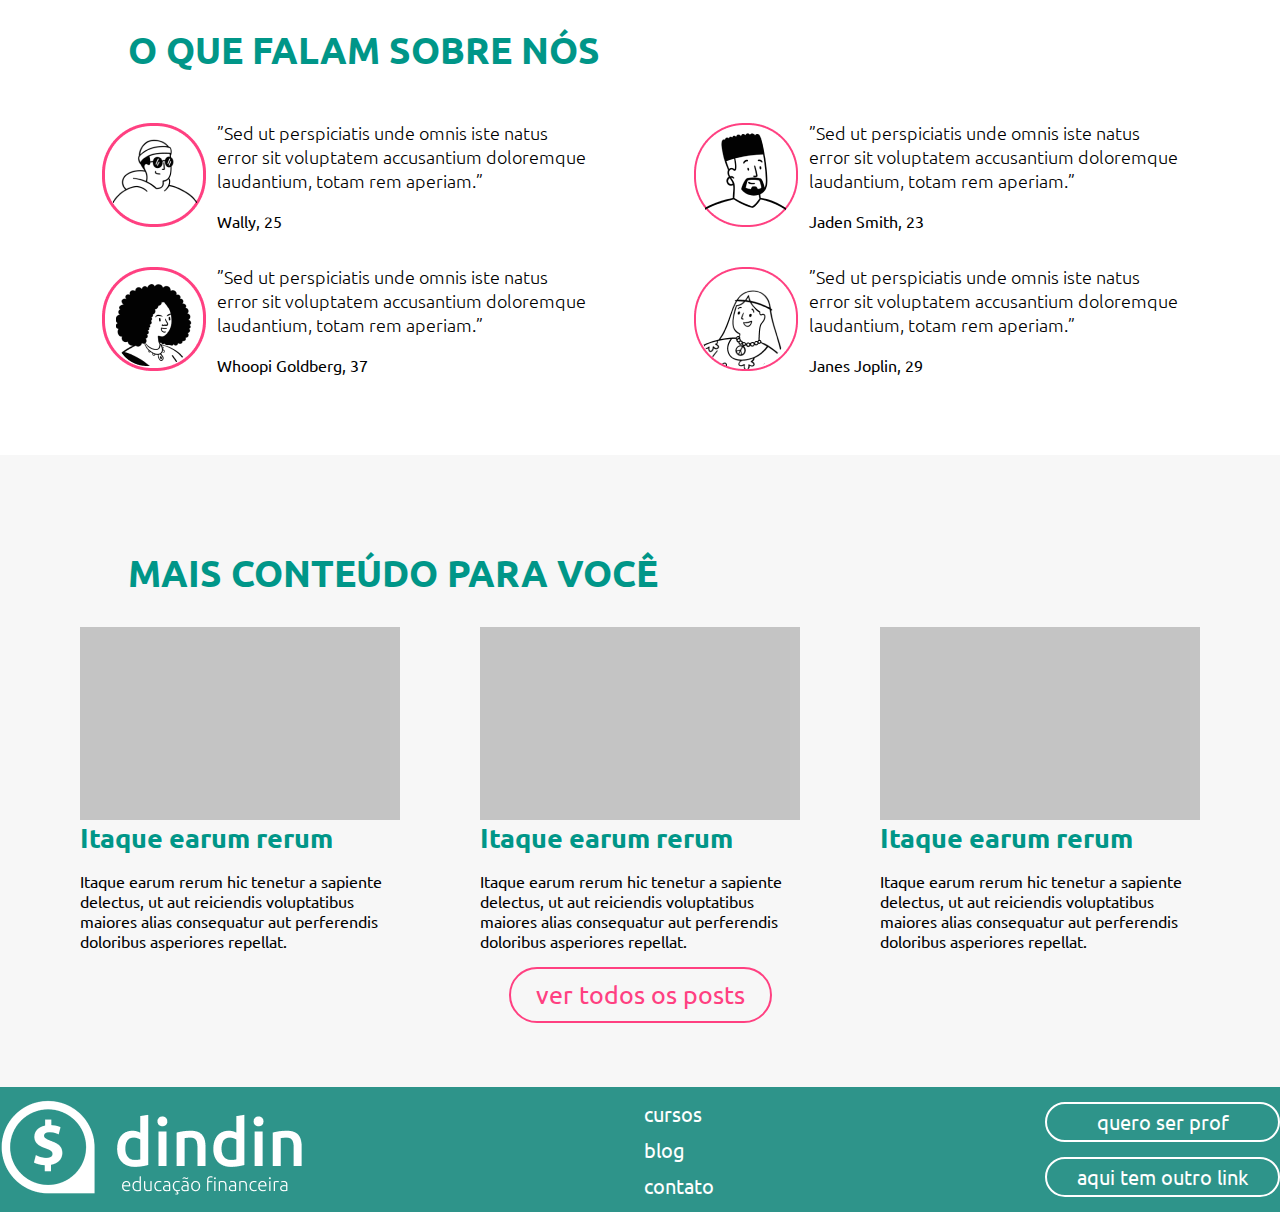
==== commit c558a173: "blog-post responsivo" ====
--- a/index.html
+++ b/index.html
@@ -15,7 +15,7 @@
     <header>
         <div class="background-extendido">    
             <div class="header-container wrapper">
-                <a class="nav-log" href="#">
+                <a class="nav-log" href="./index.html">
                     <img src="./images/logo-header.png" alt="Logo Dindin" />
                 </a>
                 <nav class="header-nav">
--- a/style/global.css
+++ b/style/global.css
@@ -5,12 +5,13 @@
 }
 
 .background-extendido{
+    /* width: 100%; */
     background-color: #2E948A
 }
 
 .wrapper{
-    max-width: 1600px;
-    width: 100%;
+    max-width: 1440px;
+    /* width: 100%; */
     margin: 0 auto;
 }
 
@@ -20,12 +21,8 @@
 
     /* header */
 
-.main-container{
-    margin: 100px 0;
-}
-
 .header-container{
-    width: 100vw;
+    width: 95vw;
     display: flex;
     justify-content: space-between;
     align-items: center;
@@ -97,10 +94,6 @@
     }
 }
 
-@media screen and (max-width: 992px) {
-    
-}
-
 @media screen and (max-width: 768px) {
     .footer-container{
         display: flex;
--- a/style/home.css
+++ b/style/home.css
@@ -183,9 +183,6 @@
 }
 
 
-@media screen and (max-width: 1600px) {
-    
-}
 
 @media screen and (max-width: 850px){
     h2{
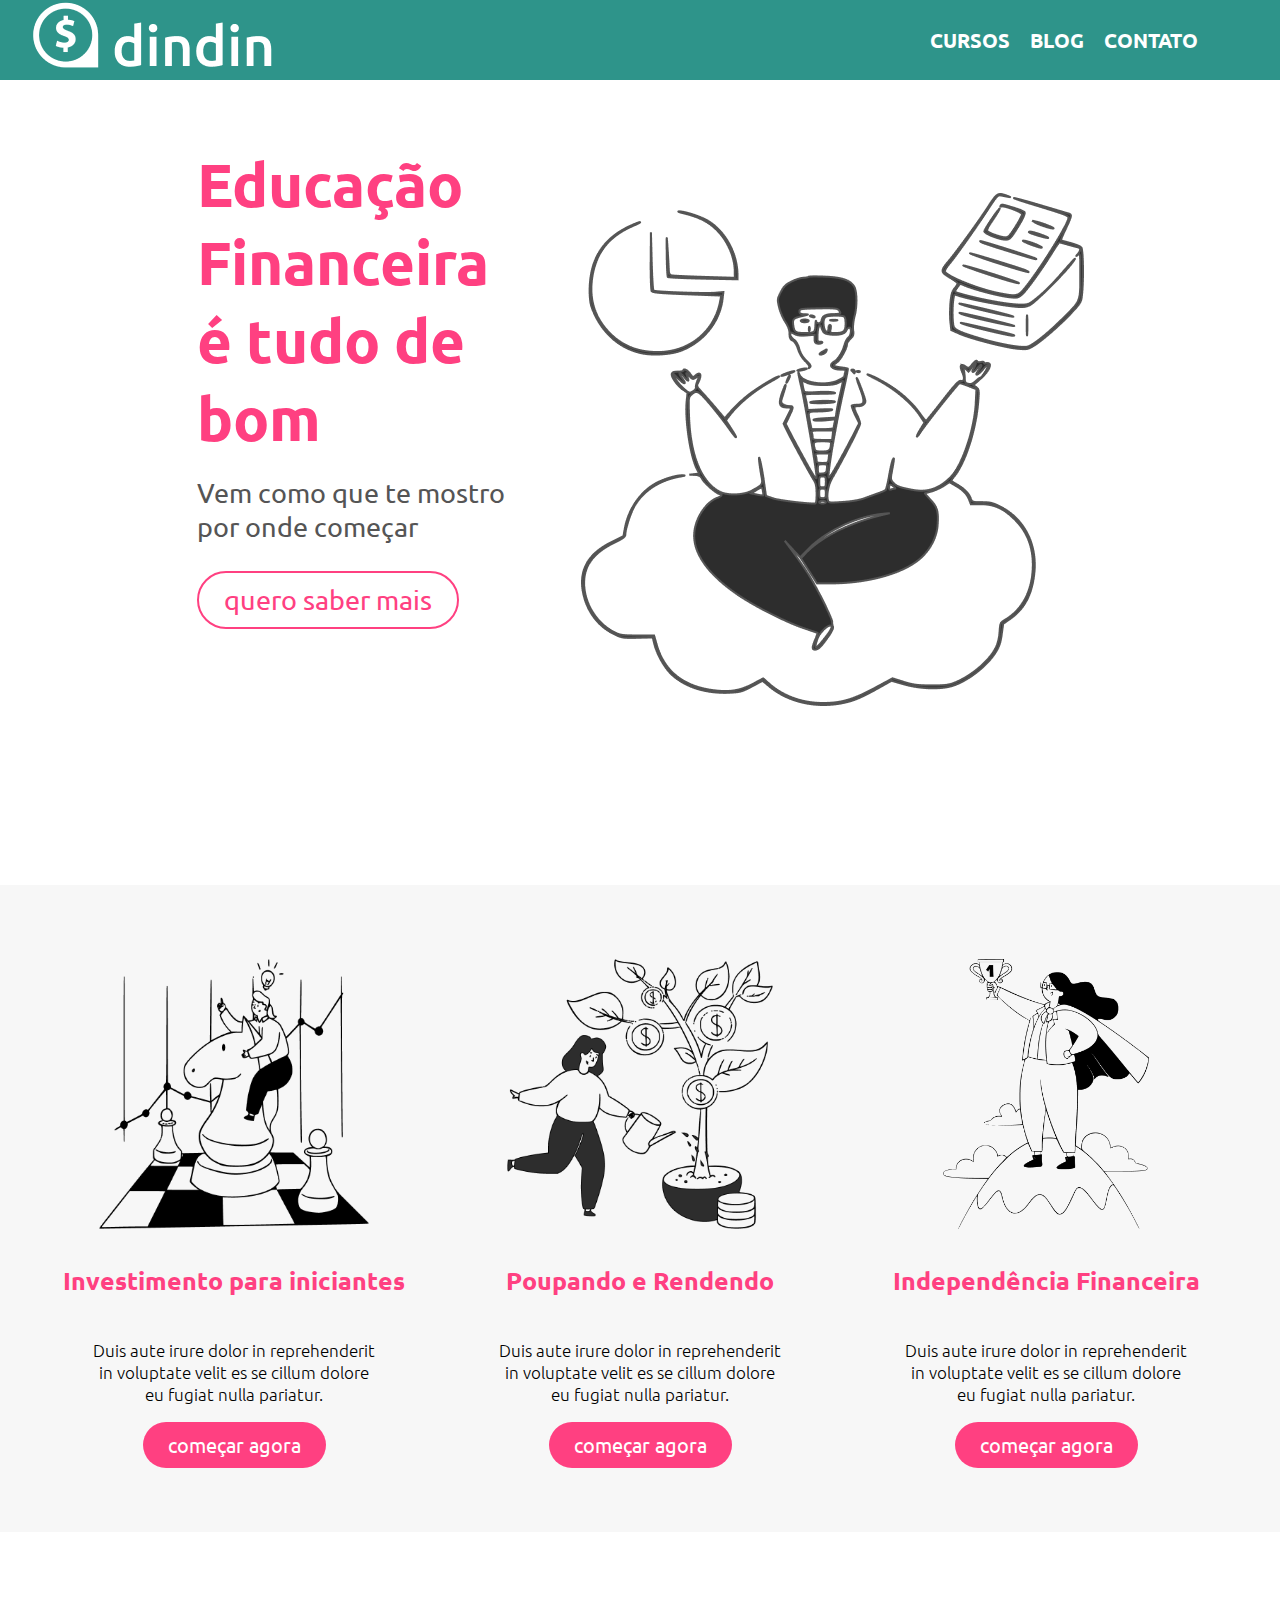
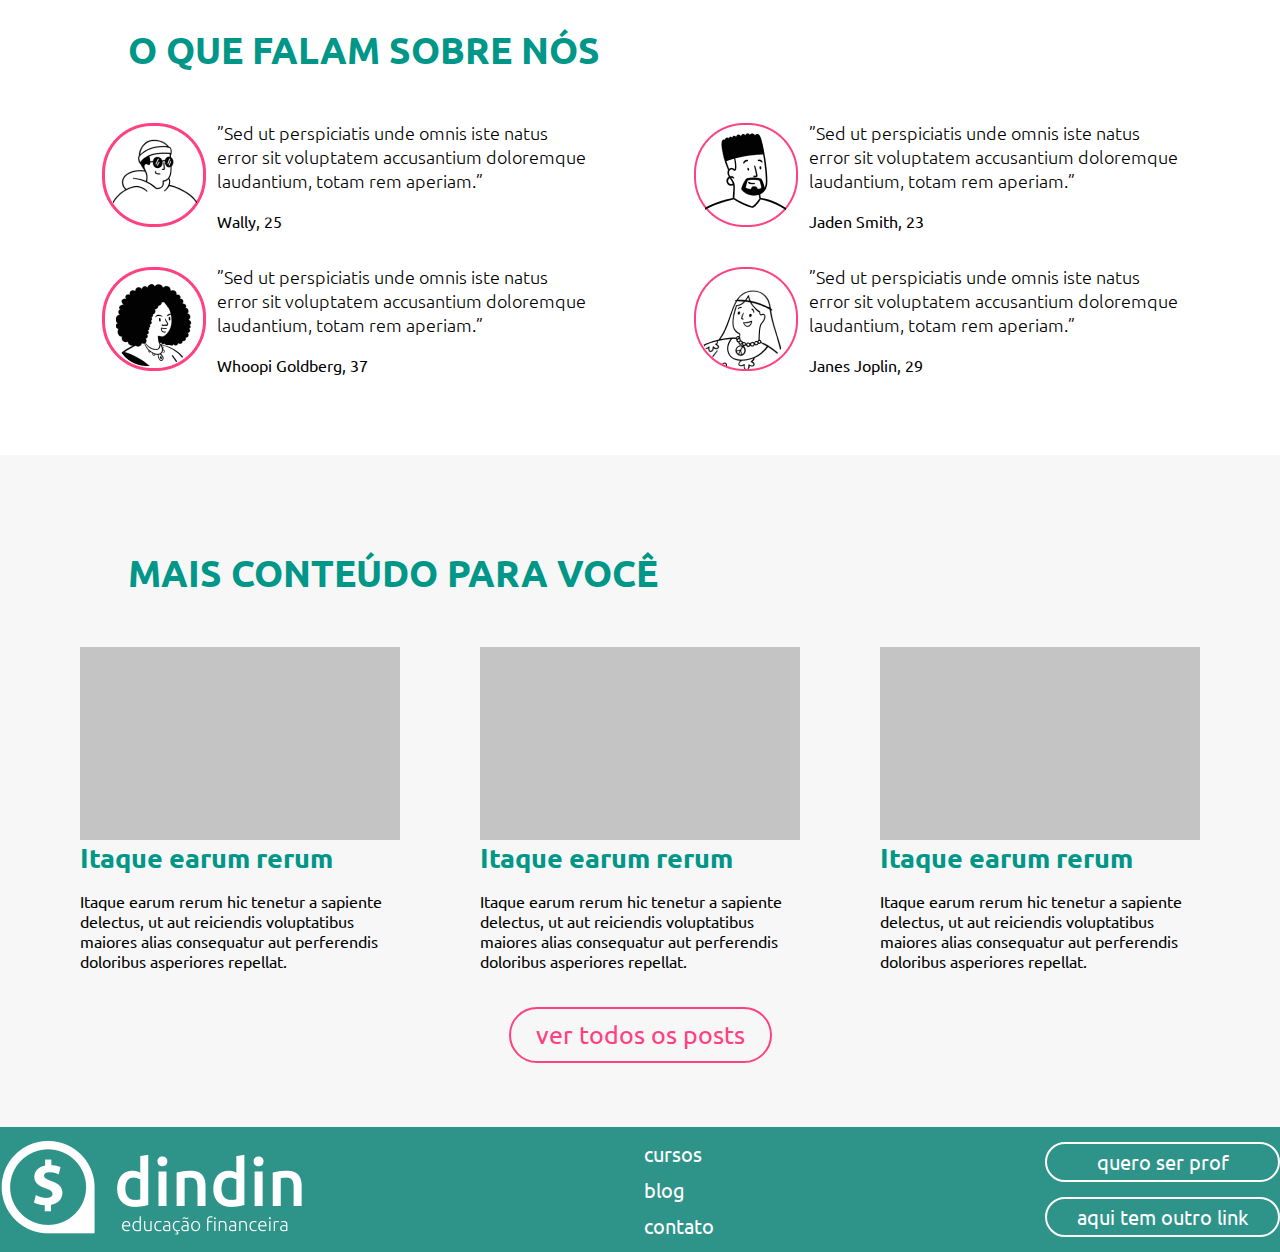
==== commit 7a38eb07: "revisão" ====
--- a/index.html
+++ b/index.html
@@ -108,25 +108,31 @@
                     <h2>MAIS CONTEÚDO PARA VOCÊ</h2>
 
                     <div class="flex-content">
-                        <div class="more-content-content">
-                            <img src="./images/gray-img.png" alt="Cinza">
-                            <h3>Itaque earum rerum</h3>
-                            <p>Itaque earum rerum hic tenetur a sapiente delectus, ut aut reiciendis voluptatibus maiores alias consequatur aut perferendis doloribus asperiores repellat.</p>
-                        </div>
-                        <div class="more-content-content">
-                            <img src="./images/gray-img.png" alt="Cinza">
-                            <h3>Itaque earum rerum</h3>
-                            <p>Itaque earum rerum hic tenetur a sapiente delectus, ut aut reiciendis voluptatibus maiores alias consequatur aut perferendis doloribus asperiores repellat.</p>
-                        </div>
-                        <div class="more-content-content">
-                            <img src="./images/gray-img.png" alt="Cinza">
-                            <h3>Itaque earum rerum</h3>
-                            <p>Itaque earum rerum hic tenetur a sapiente delectus, ut aut reiciendis voluptatibus maiores alias consequatur aut perferendis doloribus asperiores repellat.</p>
-                        </div>
+                        <a href="#">
+                            <div class="more-content-content">
+                                <img src="./images/gray-img.png" alt="Cinza">
+                                <h3>Itaque earum rerum</h3>
+                                <p>Itaque earum rerum hic tenetur a sapiente delectus, ut aut reiciendis voluptatibus maiores alias consequatur aut perferendis doloribus asperiores repellat.</p>
+                            </div>
+                        </a>
+                        <a href="#">
+                            <div class="more-content-content">
+                                <img src="./images/gray-img.png" alt="Cinza">
+                                <h3>Itaque earum rerum</h3>
+                                <p>Itaque earum rerum hic tenetur a sapiente delectus, ut aut reiciendis voluptatibus maiores alias consequatur aut perferendis doloribus asperiores repellat.</p>
+                            </div>
+                        </a>
+                        <a href="#">
+                            <div class="more-content-content">
+                                <img src="./images/gray-img.png" alt="Cinza">
+                                <h3>Itaque earum rerum</h3>
+                                <p>Itaque earum rerum hic tenetur a sapiente delectus, ut aut reiciendis voluptatibus maiores alias consequatur aut perferendis doloribus asperiores repellat.</p>
+                            </div>
+                        </a>
 
                     </div>
                     <div class="btn-todos">
-                        <a href="#">ver todos os posts</a>
+                        <a href="./blog.html">ver todos os posts</a>
                     </div>
                 </div>
             </div>
--- a/style/global.css
+++ b/style/global.css
@@ -5,21 +5,17 @@
 }
 
 .background-extendido{
-    /* width: 100%; */
     background-color: #2E948A
 }
 
 .wrapper{
     max-width: 1440px;
-    /* width: 100%; */
     margin: 0 auto;
 }
 
 body{
     margin: 0;
 }
-
-    /* header */
 
 .header-container{
     width: 95vw;
@@ -83,7 +79,12 @@
     border: 2px solid #FFF;
     border-radius: 62px;
     padding: 5px 30px;
+    transition: 300ms;
+}
 
+.btns-footer a:hover{
+    background-color: #FFF;
+    color: #2E948A;
 }
 
 
--- a/style/home.css
+++ b/style/home.css
@@ -135,6 +135,7 @@
     display: flex;
     flex-direction: column;
     justify-content: space-evenly;
+    gap: 20px;
     background-color: #F7F7F7;
     padding: 5% 0;
 }
@@ -145,12 +146,20 @@
     justify-content: space-evenly ;
 }
 
+.flex-content a{
+    text-decoration: none;
+}
+
 .more-content-content{
     width: 320px;
     display: flex;
     flex-direction: column;
     justify-content: flex-start;
     margin: 0;
+}
+
+.more-content-content:hover{
+    box-shadow: 1px 4px 4px 0px rgb(0 0 0 / 40%);
 }
 
 .more-content-content h3{
@@ -158,6 +167,10 @@
     font-size: 27px;
     font-weight: 700;
     margin: 0;
+}
+
+.more-content-content p{
+    color: #000000;
 }
 
 .btn-todos{
